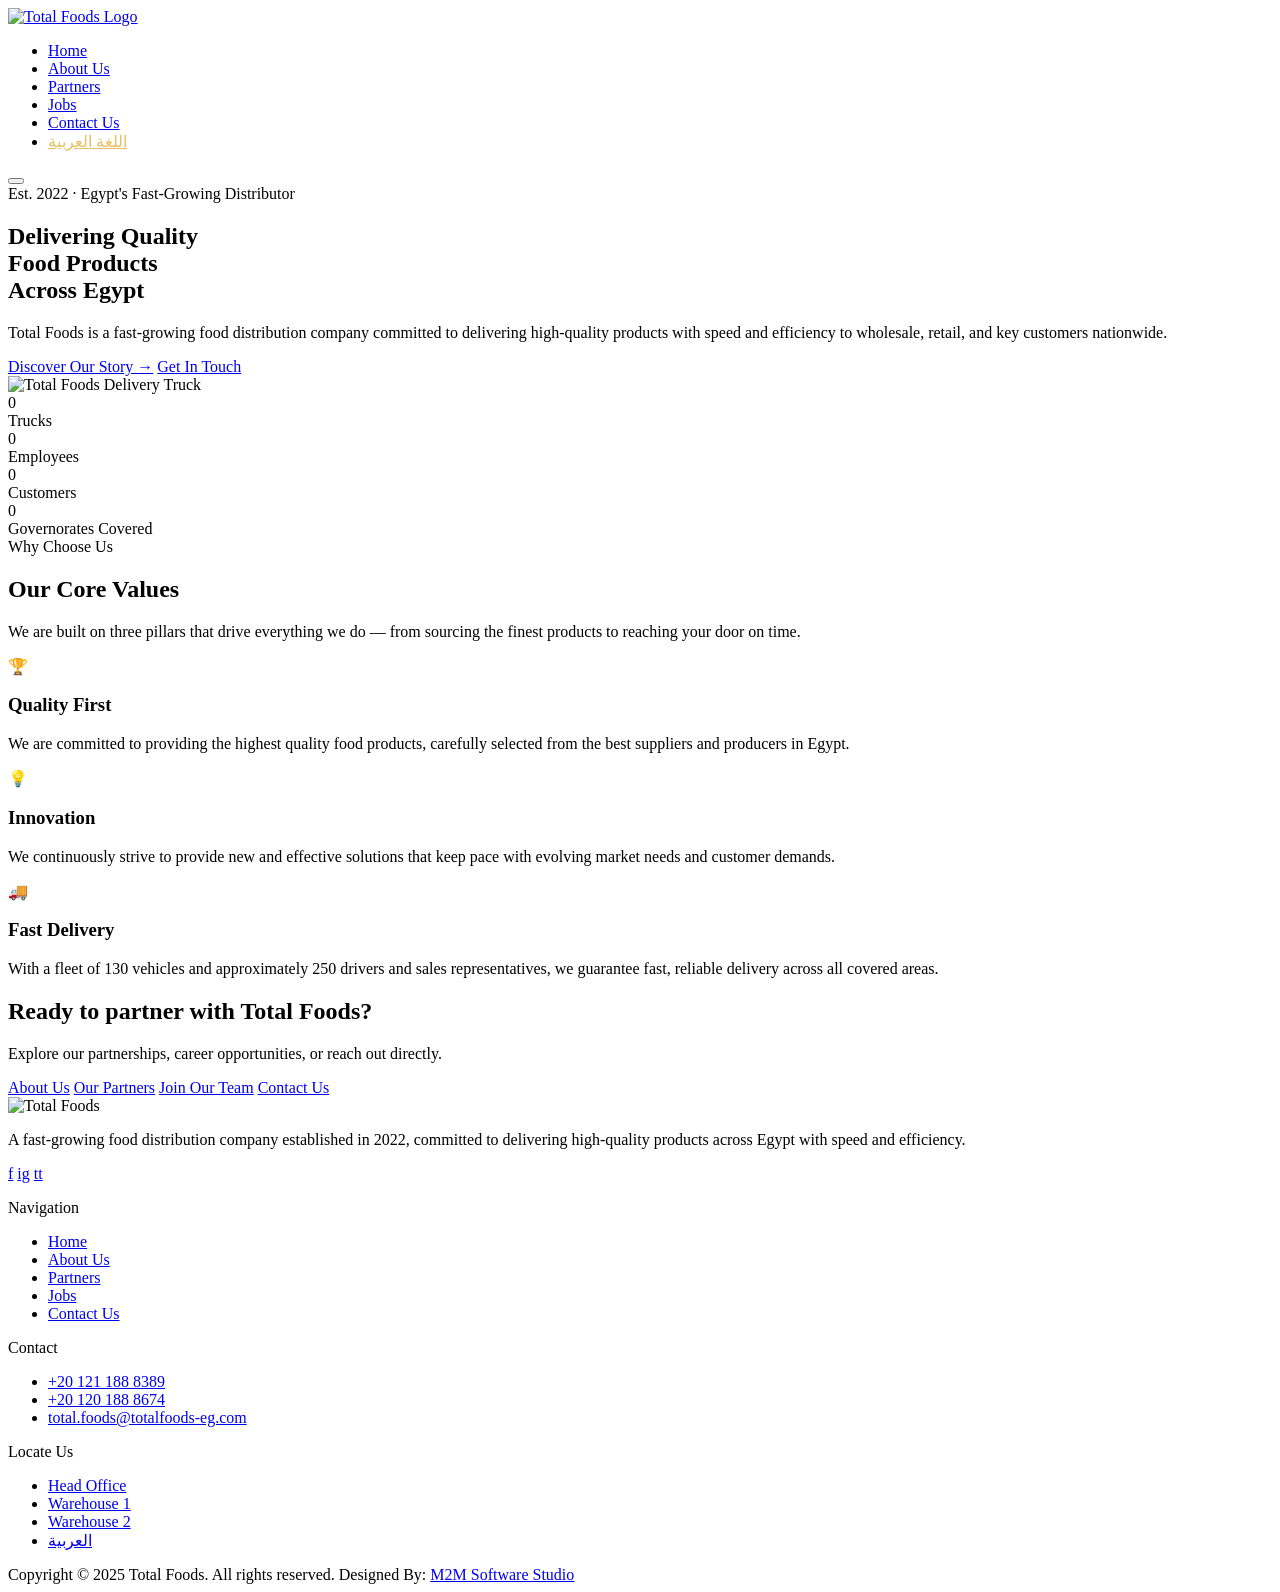
==== index.html @ 3aa1bc02 "Add files via upload" ====
<!DOCTYPE html>
<html lang="en">
<head>
  <meta charset="UTF-8" />
  <meta name="viewport" content="width=device-width, initial-scale=1.0" />
  <title>Total For Food Supplies</title>
  <link rel="stylesheet" href="css/styles.css" />
  <link rel="icon" type="image/png" href="https://totalfoods-eg.com/wp-content/uploads/2025/02/cropped-newlogo-1-270x270.png" />
</head>
<body>

  <!-- NAVBAR -->
  <nav class="navbar" id="navbar">
    <div class="nav-inner">
      <a href="index.html" class="nav-logo">
        <img class="nav-logo-img" src="https://totalfoods-eg.com/wp-content/uploads/2025/02/1748531073867.png" alt="Total Foods Logo" />
      </a>
      <ul class="nav-links" id="navLinks">
        <li><a href="index.html" class="nav-link active">Home</a></li>
        <li><a href="about.html" class="nav-link">About Us</a></li>
        <li><a href="partners.html" class="nav-link">Partners</a></li>
        <li><a href="jobs.html" class="nav-link">Jobs</a></li>
        <li><a href="contact.html" class="nav-link nav-cta">Contact Us</a></li>
        <li><a href="arabic-home.html" class="nav-link" style="color:#e8c060;">اللغة العربية</a></li>
      </ul>
      <button class="nav-toggle" id="navToggle" aria-label="Toggle menu">
        <span></span><span></span><span></span>
      </button>
    </div>
  </nav>

  <!-- HERO -->
  <section class="hero">
    <div class="hero-bg-pattern"></div>
    <div class="hero-content">
      <div class="hero-text">
        <div class="hero-badge">Est. 2022 · Egypt's Fast-Growing Distributor</div>
        <h1 class="hero-title">
          Delivering <span>Quality</span><br/>Food Products<br/>Across Egypt
        </h1>
        <p class="hero-desc">
          Total Foods is a fast-growing food distribution company committed to delivering high-quality products with speed and efficiency to wholesale, retail, and key customers nationwide.
        </p>
        <div class="hero-actions">
          <a href="about.html" class="btn-primary">Discover Our Story →</a>
          <a href="contact.html" class="btn-outline">Get In Touch</a>
        </div>
      </div>
      <div class="hero-image-wrap">
        <img class="hero-truck-img"
          src="https://totalfoods-eg.com/wp-content/uploads/2025/07/1753524746373.png"
          alt="Total Foods Delivery Truck" />
      </div>
    </div>
  </section>

  <!-- STATS -->
  <div class="stats-bar">
    <div class="stats-inner">
      <div class="stat-item reveal delay-1">
        <div class="stat-number">
          <span class="counter" data-target="130" data-suffix="+">0</span>
        </div>
        <div class="stat-label">Trucks</div>
      </div>
      <div class="stat-item reveal delay-2">
        <div class="stat-number">
          <span class="counter" data-target="300" data-suffix="+">0</span>
        </div>
        <div class="stat-label">Employees</div>
      </div>
      <div class="stat-item reveal delay-3">
        <div class="stat-number">
          <span class="counter" data-target="15000" data-suffix="+">0</span>
        </div>
        <div class="stat-label">Customers</div>
      </div>
      <div class="stat-item reveal delay-4">
        <div class="stat-number">
          <span class="counter" data-target="3" data-suffix="">0</span>
        </div>
        <div class="stat-label">Governorates Covered</div>
      </div>
    </div>
  </div>

  <!-- VALUES -->
  <section class="values-section">
    <div class="section-inner">
      <div class="text-center reveal">
        <span class="section-label">Why Choose Us</span>
        <h2 class="section-title">Our Core Values</h2>
        <p class="section-desc">We are built on three pillars that drive everything we do — from sourcing the finest products to reaching your door on time.</p>
      </div>
      <div class="values-grid">
        <div class="value-card reveal delay-1">
          <div class="value-icon">🏆</div>
          <h3 class="value-title">Quality First</h3>
          <p class="value-desc">We are committed to providing the highest quality food products, carefully selected from the best suppliers and producers in Egypt.</p>
        </div>
        <div class="value-card reveal delay-2">
          <div class="value-icon">💡</div>
          <h3 class="value-title">Innovation</h3>
          <p class="value-desc">We continuously strive to provide new and effective solutions that keep pace with evolving market needs and customer demands.</p>
        </div>
        <div class="value-card reveal delay-3">
          <div class="value-icon">🚚</div>
          <h3 class="value-title">Fast Delivery</h3>
          <p class="value-desc">With a fleet of 130 vehicles and approximately 250 drivers and sales representatives, we guarantee fast, reliable delivery across all covered areas.</p>
        </div>
      </div>
    </div>
  </section>

  <!-- CTA STRIP -->
  <section class="cta-strip">
    <div class="cta-inner">
      <div class="cta-text reveal-left">
        <h2>Ready to partner with Total Foods?</h2>
        <p>Explore our partnerships, career opportunities, or reach out directly.</p>
      </div>
      <div class="cta-links reveal-right">
        <a href="about.html" class="btn-white">About Us</a>
        <a href="partners.html" class="btn-white">Our Partners</a>
        <a href="jobs.html" class="btn-gold">Join Our Team</a>
        <a href="contact.html" class="btn-gold">Contact Us</a>
      </div>
    </div>
  </section>

  <!-- FOOTER -->
  <footer>
    <div class="footer-grid">
      <div class="footer-brand">
        <img src="https://totalfoods-eg.com/wp-content/uploads/2025/02/1748531073867.png" alt="Total Foods" />
        <p>A fast-growing food distribution company established in 2022, committed to delivering high-quality products across Egypt with speed and efficiency.</p>
        <div class="footer-socials">
          <a href="https://www.facebook.com/share/15TE9nyWqy/" class="social-btn" target="_blank" rel="noopener">f</a>
          <a href="https://www.instagram.com/total__foods" class="social-btn" target="_blank" rel="noopener">ig</a>
          <a href="https://www.tiktok.com/@total.foods" class="social-btn" target="_blank" rel="noopener">tt</a>
        </div>
      </div>
      <div>
        <p class="footer-heading">Navigation</p>
        <ul class="footer-links">
          <li><a href="index.html">Home</a></li>
          <li><a href="about.html">About Us</a></li>
          <li><a href="partners.html">Partners</a></li>
          <li><a href="jobs.html">Jobs</a></li>
          <li><a href="contact.html">Contact Us</a></li>
        </ul>
      </div>
      <div>
        <p class="footer-heading">Contact</p>
        <ul class="footer-links">
          <li><a href="tel:+201211888389">+20 121 188 8389</a></li>
          <li><a href="tel:+201201888674">+20 120 188 8674</a></li>
          <li><a href="mailto:total.foods@totalfoods-eg.com">total.foods@totalfoods-eg.com</a></li>
        </ul>
      </div>
      <div>
        <p class="footer-heading">Locate Us</p>
        <ul class="footer-links">
          <li><a href="contact.html">Head Office</a></li>
          <li><a href="contact.html">Warehouse 1</a></li>
          <li><a href="contact.html">Warehouse 2</a></li>
          <li><a href="arabic-home.html">العربية</a></li>
        </ul>
      </div>
    </div>
    <div class="footer-bottom">
      <span>Copyright © 2025 Total Foods. All rights reserved.</span>
      <span>Designed By: <a href="http://www.m2m4solutions.com" target="_blank" rel="noopener">M2M Software Studio</a></span>
    </div>
  </footer>

  <script src="js/main.js"></script>
</body>
</html>
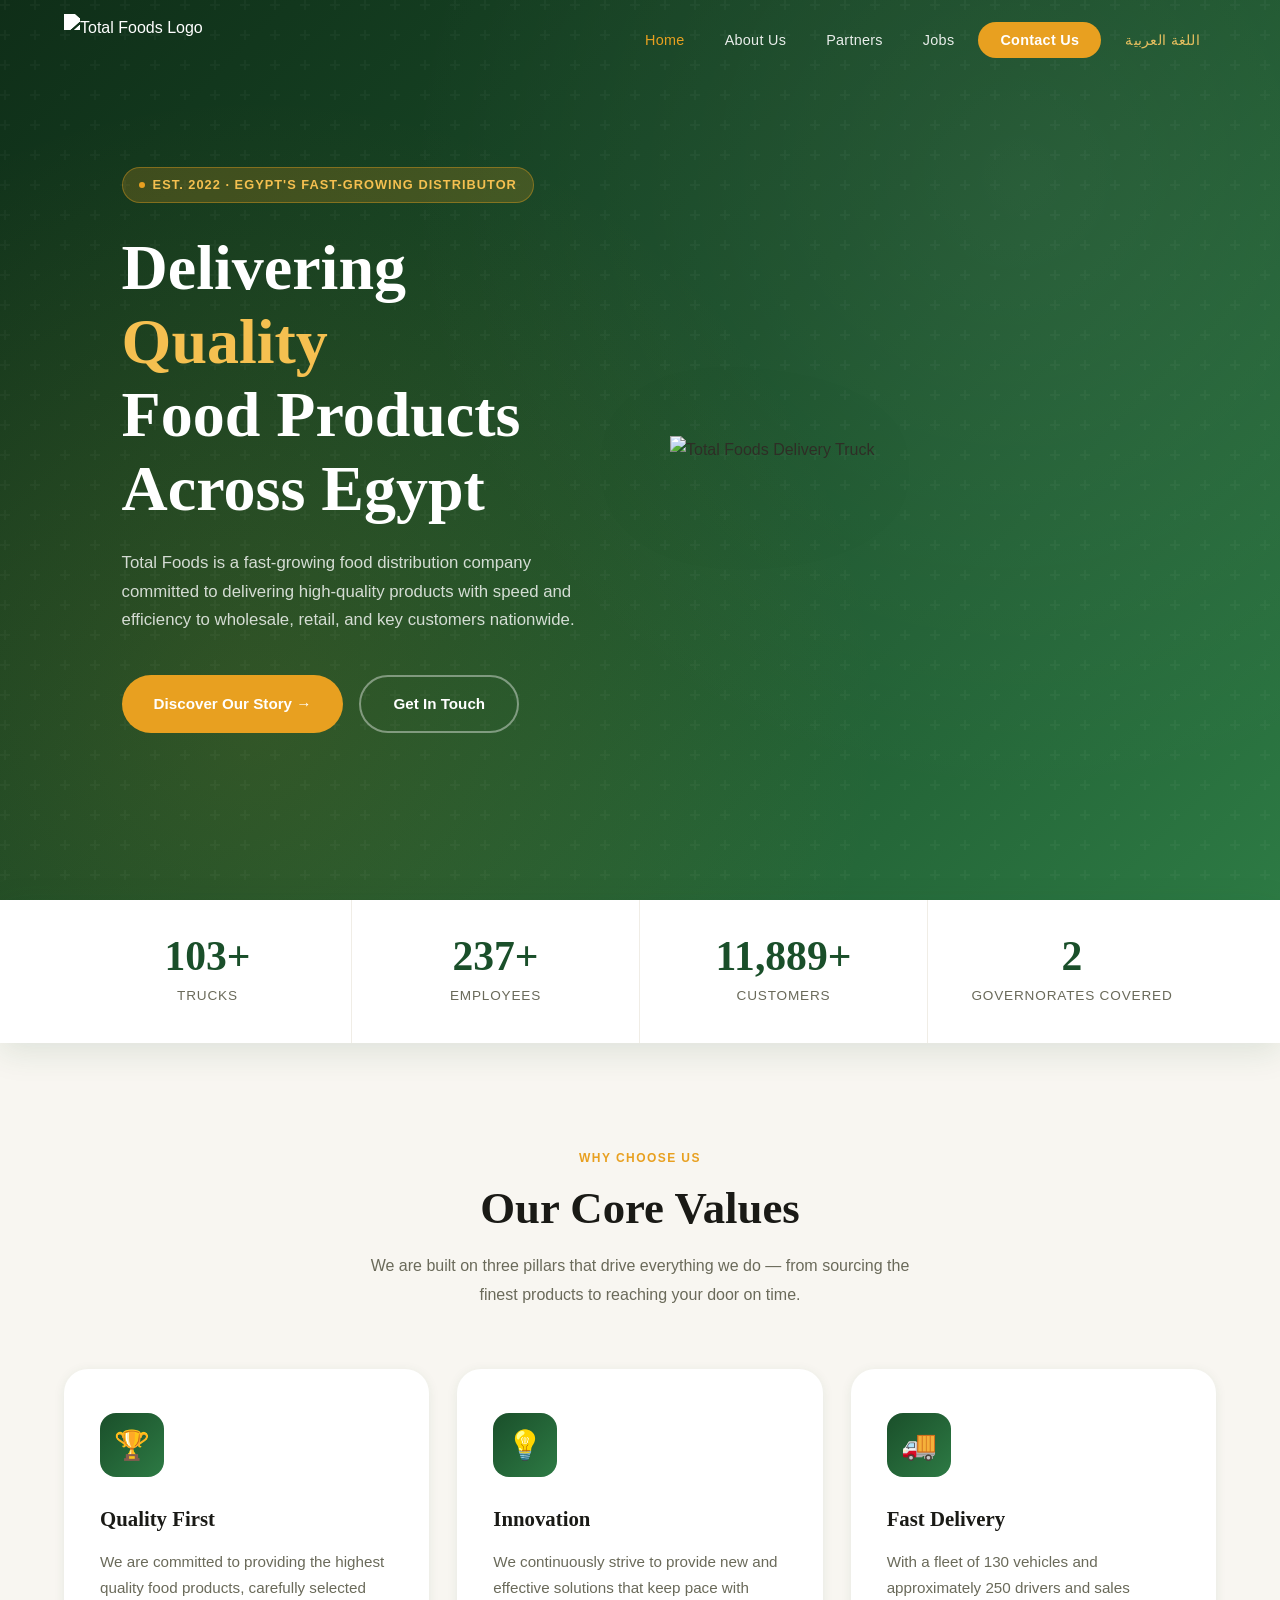
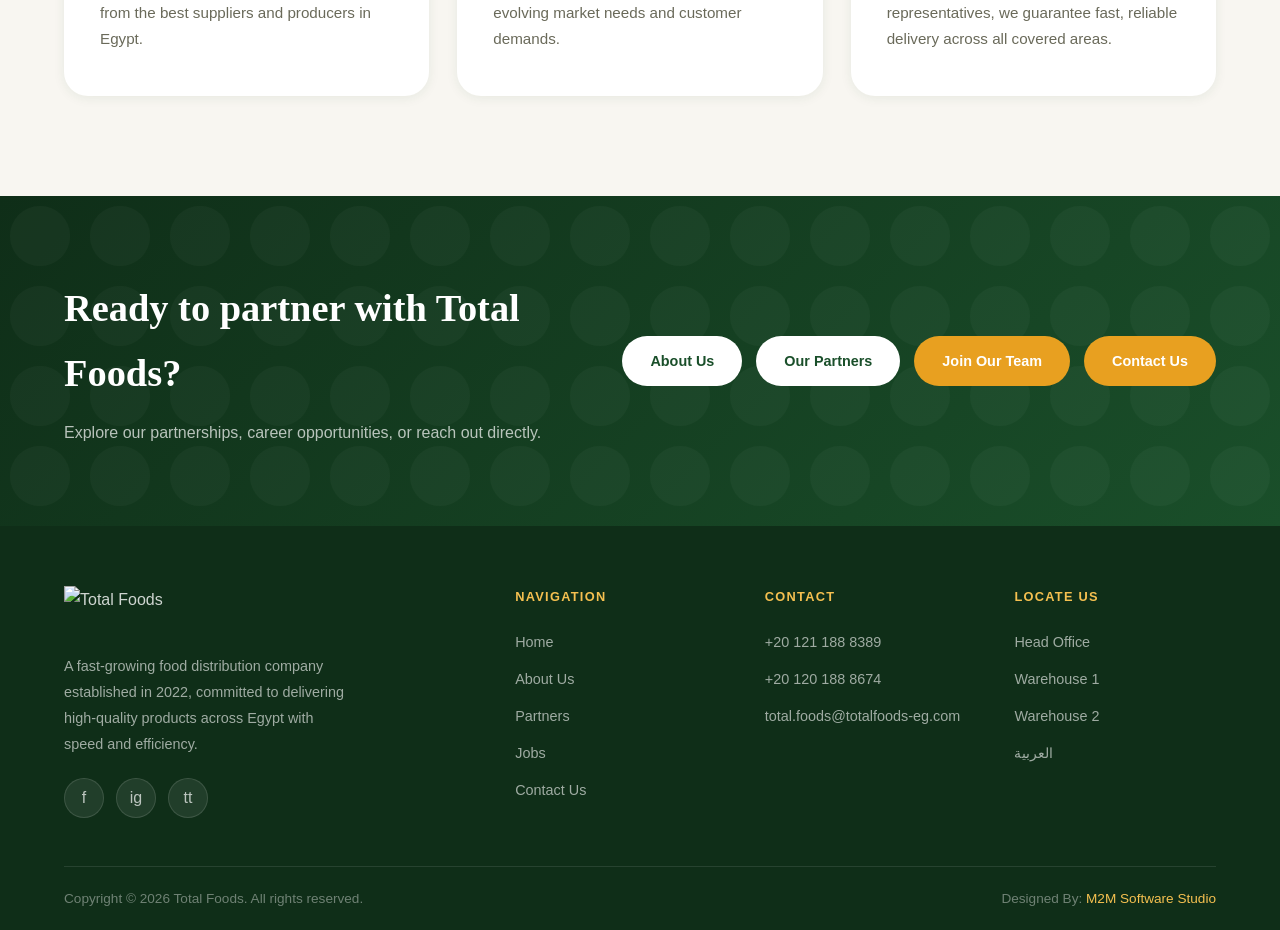
==== commit 5953b9f8: "Update index.html" ====
--- a/index.html
+++ b/index.html
@@ -4,7 +4,7 @@
   <meta charset="UTF-8" />
   <meta name="viewport" content="width=device-width, initial-scale=1.0" />
   <title>Total For Food Supplies</title>
-  <link rel="stylesheet" href="css/styles.css" />
+  <link rel="stylesheet" href="styles.css" />
   <link rel="icon" type="image/png" href="https://totalfoods-eg.com/wp-content/uploads/2025/02/cropped-newlogo-1-270x270.png" />
 </head>
 <body>
@@ -169,11 +169,11 @@
       </div>
     </div>
     <div class="footer-bottom">
-      <span>Copyright © 2025 Total Foods. All rights reserved.</span>
+      <span>Copyright © 2026 Total Foods. All rights reserved.</span>
       <span>Designed By: <a href="http://www.m2m4solutions.com" target="_blank" rel="noopener">M2M Software Studio</a></span>
     </div>
   </footer>
 
-  <script src="js/main.js"></script>
+  <script src="main.js"></script>
 </body>
 </html>
--- a/styles.css
+++ b/styles.css
@@ -0,0 +1,1208 @@
+/* ============================================
+   TOTAL FOODS - Improved CSS Design System
+   ============================================ */
+
+@import url('https://fonts.googleapis.com/css2?family=Playfair+Display:wght@400;600;700&family=Outfit:wght@300;400;500;600;700&family=Tajawal:wght@300;400;500;700&display=swap');
+
+/* ---- Variables ---- */
+:root {
+  --primary: #1a4f2a;
+  --primary-light: #2d7a44;
+  --primary-dark: #0f2e18;
+  --accent: #e8a020;
+  --accent-light: #f5c050;
+  --white: #ffffff;
+  --off-white: #f8f6f1;
+  --light-gray: #f0ede6;
+  --mid-gray: #9a9a8a;
+  --dark: #1a1a16;
+  --text: #2e2e26;
+  --text-light: #6a6a5a;
+
+  --font-display: 'Playfair Display', Georgia, serif;
+  --font-body: 'Outfit', sans-serif;
+  --font-arabic: 'Tajawal', sans-serif;
+
+  --shadow-sm: 0 2px 12px rgba(26,79,42,0.08);
+  --shadow-md: 0 8px 32px rgba(26,79,42,0.12);
+  --shadow-lg: 0 20px 60px rgba(26,79,42,0.18);
+
+  --radius: 12px;
+  --radius-lg: 24px;
+  --radius-xl: 40px;
+
+  --transition: all 0.35s cubic-bezier(0.4, 0, 0.2, 1);
+  --nav-height: 80px;
+}
+
+/* ---- Reset & Base ---- */
+*, *::before, *::after { box-sizing: border-box; margin: 0; padding: 0; }
+
+html { scroll-behavior: smooth; }
+
+body {
+  font-family: var(--font-body);
+  color: var(--text);
+  background: var(--white);
+  line-height: 1.7;
+  overflow-x: hidden;
+}
+
+body.rtl {
+  font-family: var(--font-arabic);
+  direction: rtl;
+  text-align: right;
+}
+
+img { max-width: 100%; height: auto; display: block; }
+
+a { text-decoration: none; color: inherit; }
+
+ul { list-style: none; }
+
+/* ---- Scrollbar ---- */
+::-webkit-scrollbar { width: 6px; }
+::-webkit-scrollbar-track { background: var(--light-gray); }
+::-webkit-scrollbar-thumb { background: var(--primary-light); border-radius: 4px; }
+
+/* ============================================
+   NAVBAR
+   ============================================ */
+
+.navbar {
+  position: fixed;
+  top: 0; left: 0; right: 0;
+  z-index: 1000;
+  height: var(--nav-height);
+  display: flex;
+  align-items: center;
+  padding: 0 5%;
+  transition: var(--transition);
+  background: transparent;
+}
+
+.navbar.scrolled {
+  background: rgba(255,255,255,0.97);
+  box-shadow: var(--shadow-sm);
+  backdrop-filter: blur(12px);
+}
+
+.navbar.scrolled .nav-logo-img { filter: none; }
+.navbar.scrolled .nav-link { color: var(--text); }
+.navbar.scrolled .nav-cta { background: var(--primary); color: var(--white); }
+
+.nav-inner {
+  display: flex;
+  align-items: center;
+  justify-content: space-between;
+  width: 100%;
+  max-width: 1280px;
+  margin: 0 auto;
+}
+
+.nav-logo {
+  display: flex;
+  align-items: center;
+  gap: 12px;
+}
+
+.nav-logo-img {
+  height: 52px;
+  width: auto;
+  filter: brightness(0) invert(1);
+  transition: var(--transition);
+}
+
+.navbar.scrolled .nav-logo-img { filter: none; }
+
+.nav-links {
+  display: flex;
+  align-items: center;
+  gap: 8px;
+}
+
+.nav-link {
+  font-size: 0.9rem;
+  font-weight: 500;
+  color: rgba(255,255,255,0.9);
+  padding: 8px 16px;
+  border-radius: 8px;
+  transition: var(--transition);
+  letter-spacing: 0.02em;
+}
+
+.nav-link:hover {
+  color: var(--accent);
+  background: rgba(255,255,255,0.1);
+}
+
+.nav-link.active {
+  color: var(--accent);
+}
+
+.nav-cta {
+  background: var(--accent);
+  color: var(--white) !important;
+  font-weight: 600;
+  padding: 10px 22px;
+  border-radius: 50px;
+  transition: var(--transition);
+}
+
+.nav-cta:hover {
+  background: var(--accent-light);
+  transform: translateY(-1px);
+  box-shadow: 0 4px 16px rgba(232,160,32,0.4);
+}
+
+/* Mobile Hamburger */
+.nav-toggle {
+  display: none;
+  flex-direction: column;
+  gap: 5px;
+  cursor: pointer;
+  padding: 8px;
+  background: none;
+  border: none;
+}
+
+.nav-toggle span {
+  display: block;
+  width: 24px;
+  height: 2px;
+  background: var(--white);
+  border-radius: 2px;
+  transition: var(--transition);
+}
+
+.navbar.scrolled .nav-toggle span { background: var(--text); }
+
+/* ============================================
+   HERO SECTION
+   ============================================ */
+
+.hero {
+  min-height: 100vh;
+  position: relative;
+  display: flex;
+  align-items: center;
+  overflow: hidden;
+  background: linear-gradient(135deg, var(--primary-dark) 0%, var(--primary) 50%, var(--primary-light) 100%);
+}
+
+.hero-bg-pattern {
+  position: absolute;
+  inset: 0;
+  background-image: 
+    radial-gradient(circle at 20% 80%, rgba(232,160,32,0.12) 0%, transparent 50%),
+    radial-gradient(circle at 80% 20%, rgba(255,255,255,0.06) 0%, transparent 50%),
+    url("data:image/svg+xml,%3Csvg width='60' height='60' viewBox='0 0 60 60' xmlns='http://www.w3.org/2000/svg'%3E%3Cg fill='none' fill-rule='evenodd'%3E%3Cg fill='%23ffffff' fill-opacity='0.03'%3E%3Cpath d='M36 34v-4h-2v4h-4v2h4v4h2v-4h4v-2h-4zm0-30V0h-2v4h-4v2h4v4h2V6h4V4h-4zM6 34v-4H4v4H0v2h4v4h2v-4h4v-2H6zM6 4V0H4v4H0v2h4v4h2V6h4V4H6z'/%3E%3C/g%3E%3C/g%3E%3C/svg%3E");
+}
+
+.hero-content {
+  position: relative;
+  z-index: 2;
+  max-width: 1280px;
+  margin: 0 auto;
+  padding: 0 5%;
+  display: grid;
+  grid-template-columns: 1fr 1fr;
+  align-items: center;
+  gap: 60px;
+  width: 100%;
+}
+
+.hero-text { color: var(--white); }
+
+.hero-badge {
+  display: inline-flex;
+  align-items: center;
+  gap: 8px;
+  background: rgba(232,160,32,0.2);
+  border: 1px solid rgba(232,160,32,0.4);
+  color: var(--accent-light);
+  font-size: 0.8rem;
+  font-weight: 600;
+  padding: 6px 16px;
+  border-radius: 50px;
+  letter-spacing: 0.08em;
+  text-transform: uppercase;
+  margin-bottom: 28px;
+  animation: fadeInUp 0.6s ease both;
+}
+
+.hero-badge::before {
+  content: '';
+  width: 6px; height: 6px;
+  background: var(--accent);
+  border-radius: 50%;
+  animation: pulse 2s infinite;
+}
+
+.hero-title {
+  font-family: var(--font-display);
+  font-size: clamp(2.4rem, 5vw, 4rem);
+  font-weight: 700;
+  line-height: 1.15;
+  margin-bottom: 24px;
+  animation: fadeInUp 0.6s 0.1s ease both;
+}
+
+.hero-title span { color: var(--accent-light); }
+
+.hero-desc {
+  font-size: 1.05rem;
+  color: rgba(255,255,255,0.8);
+  max-width: 500px;
+  margin-bottom: 40px;
+  font-weight: 300;
+  animation: fadeInUp 0.6s 0.2s ease both;
+}
+
+.hero-actions {
+  display: flex;
+  gap: 16px;
+  flex-wrap: wrap;
+  animation: fadeInUp 0.6s 0.3s ease both;
+}
+
+.btn-primary {
+  display: inline-flex;
+  align-items: center;
+  gap: 8px;
+  background: var(--accent);
+  color: var(--white);
+  font-weight: 600;
+  font-size: 0.95rem;
+  padding: 14px 32px;
+  border-radius: 50px;
+  transition: var(--transition);
+  border: none;
+  cursor: pointer;
+}
+
+.btn-primary:hover {
+  background: var(--accent-light);
+  transform: translateY(-2px);
+  box-shadow: 0 8px 24px rgba(232,160,32,0.4);
+}
+
+.btn-outline {
+  display: inline-flex;
+  align-items: center;
+  gap: 8px;
+  background: transparent;
+  color: var(--white);
+  font-weight: 600;
+  font-size: 0.95rem;
+  padding: 14px 32px;
+  border-radius: 50px;
+  border: 2px solid rgba(255,255,255,0.4);
+  transition: var(--transition);
+  cursor: pointer;
+}
+
+.btn-outline:hover {
+  background: rgba(255,255,255,0.1);
+  border-color: rgba(255,255,255,0.8);
+  transform: translateY(-2px);
+}
+
+.hero-image-wrap {
+  position: relative;
+  animation: fadeInRight 0.8s 0.2s ease both;
+}
+
+.hero-truck-img {
+  width: 100%;
+  max-width: 580px;
+  filter: drop-shadow(0 20px 60px rgba(0,0,0,0.3));
+  animation: floatY 4s ease-in-out infinite;
+}
+
+/* ============================================
+   STATS BAR
+   ============================================ */
+
+.stats-bar {
+  background: var(--white);
+  box-shadow: var(--shadow-md);
+  position: relative;
+  z-index: 10;
+}
+
+.stats-inner {
+  max-width: 1280px;
+  margin: 0 auto;
+  padding: 0 5%;
+  display: grid;
+  grid-template-columns: repeat(4, 1fr);
+}
+
+.stat-item {
+  padding: 36px 24px;
+  text-align: center;
+  border-right: 1px solid var(--light-gray);
+  position: relative;
+  transition: var(--transition);
+}
+
+.stat-item:last-child { border-right: none; }
+
+.stat-item:hover { background: var(--off-white); }
+
+.stat-number {
+  font-family: var(--font-display);
+  font-size: 2.6rem;
+  font-weight: 700;
+  color: var(--primary);
+  line-height: 1;
+  margin-bottom: 6px;
+}
+
+.stat-suffix {
+  font-size: 1.4rem;
+  color: var(--accent);
+}
+
+.stat-label {
+  font-size: 0.85rem;
+  color: var(--text-light);
+  font-weight: 500;
+  text-transform: uppercase;
+  letter-spacing: 0.06em;
+}
+
+/* ============================================
+   SECTIONS GENERAL
+   ============================================ */
+
+section { padding: 100px 5%; }
+
+.section-inner {
+  max-width: 1280px;
+  margin: 0 auto;
+}
+
+.section-label {
+  display: inline-block;
+  font-size: 0.75rem;
+  font-weight: 700;
+  text-transform: uppercase;
+  letter-spacing: 0.12em;
+  color: var(--accent);
+  margin-bottom: 14px;
+}
+
+.section-title {
+  font-family: var(--font-display);
+  font-size: clamp(1.8rem, 3.5vw, 2.8rem);
+  font-weight: 700;
+  color: var(--dark);
+  line-height: 1.2;
+  margin-bottom: 16px;
+}
+
+.section-desc {
+  font-size: 1rem;
+  color: var(--text-light);
+  max-width: 560px;
+  line-height: 1.8;
+}
+
+.text-center { text-align: center; }
+.text-center .section-desc { margin: 0 auto; }
+
+/* ============================================
+   VALUES SECTION
+   ============================================ */
+
+.values-section { background: var(--off-white); }
+
+.values-grid {
+  display: grid;
+  grid-template-columns: repeat(3, 1fr);
+  gap: 28px;
+  margin-top: 60px;
+}
+
+.value-card {
+  background: var(--white);
+  border-radius: var(--radius-lg);
+  padding: 44px 36px;
+  box-shadow: var(--shadow-sm);
+  transition: var(--transition);
+  position: relative;
+  overflow: hidden;
+}
+
+.value-card::before {
+  content: '';
+  position: absolute;
+  top: 0; left: 0; right: 0;
+  height: 4px;
+  background: linear-gradient(90deg, var(--primary), var(--accent));
+  transform: scaleX(0);
+  transform-origin: left;
+  transition: var(--transition);
+}
+
+.value-card:hover {
+  transform: translateY(-8px);
+  box-shadow: var(--shadow-lg);
+}
+
+.value-card:hover::before { transform: scaleX(1); }
+
+.value-icon {
+  width: 64px; height: 64px;
+  background: linear-gradient(135deg, var(--primary), var(--primary-light));
+  border-radius: 16px;
+  display: flex;
+  align-items: center;
+  justify-content: center;
+  margin-bottom: 24px;
+  font-size: 1.8rem;
+}
+
+.value-title {
+  font-family: var(--font-display);
+  font-size: 1.3rem;
+  font-weight: 600;
+  color: var(--dark);
+  margin-bottom: 12px;
+}
+
+.value-desc {
+  font-size: 0.95rem;
+  color: var(--text-light);
+  line-height: 1.7;
+}
+
+/* ============================================
+   ABOUT STRIP / CTA SECTION
+   ============================================ */
+
+.cta-strip {
+  background: linear-gradient(135deg, var(--primary-dark) 0%, var(--primary) 100%);
+  padding: 80px 5%;
+  position: relative;
+  overflow: hidden;
+}
+
+.cta-strip::before {
+  content: '';
+  position: absolute;
+  inset: 0;
+  background: url("data:image/svg+xml,%3Csvg width='80' height='80' viewBox='0 0 80 80' xmlns='http://www.w3.org/2000/svg'%3E%3Cg fill='%23ffffff' fill-opacity='0.03'%3E%3Ccircle cx='40' cy='40' r='30'/%3E%3C/g%3E%3C/svg%3E");
+}
+
+.cta-inner {
+  max-width: 1280px;
+  margin: 0 auto;
+  display: flex;
+  align-items: center;
+  justify-content: space-between;
+  gap: 40px;
+  position: relative;
+  z-index: 2;
+}
+
+.cta-text h2 {
+  font-family: var(--font-display);
+  font-size: clamp(1.6rem, 3vw, 2.4rem);
+  color: var(--white);
+  font-weight: 700;
+  margin-bottom: 12px;
+}
+
+.cta-text p {
+  color: rgba(255,255,255,0.7);
+  font-size: 1rem;
+}
+
+.cta-links {
+  display: flex;
+  gap: 14px;
+  flex-wrap: wrap;
+  flex-shrink: 0;
+}
+
+.btn-white {
+  display: inline-flex;
+  align-items: center;
+  gap: 8px;
+  background: var(--white);
+  color: var(--primary);
+  font-weight: 600;
+  font-size: 0.9rem;
+  padding: 13px 28px;
+  border-radius: 50px;
+  transition: var(--transition);
+}
+
+.btn-white:hover {
+  background: var(--off-white);
+  transform: translateY(-2px);
+  box-shadow: 0 6px 20px rgba(0,0,0,0.2);
+}
+
+.btn-gold {
+  display: inline-flex;
+  align-items: center;
+  gap: 8px;
+  background: var(--accent);
+  color: var(--white);
+  font-weight: 600;
+  font-size: 0.9rem;
+  padding: 13px 28px;
+  border-radius: 50px;
+  transition: var(--transition);
+}
+
+.btn-gold:hover {
+  background: var(--accent-light);
+  transform: translateY(-2px);
+  box-shadow: 0 6px 20px rgba(232,160,32,0.4);
+}
+
+/* ============================================
+   FOOTER
+   ============================================ */
+
+footer {
+  background: var(--primary-dark);
+  color: rgba(255,255,255,0.8);
+  padding: 60px 5% 0;
+}
+
+.footer-grid {
+  max-width: 1280px;
+  margin: 0 auto;
+  display: grid;
+  grid-template-columns: 2fr 1fr 1fr 1fr;
+  gap: 48px;
+  padding-bottom: 48px;
+  border-bottom: 1px solid rgba(255,255,255,0.1);
+}
+
+.footer-brand img { height: 48px; margin-bottom: 20px; }
+
+.footer-brand p {
+  font-size: 0.9rem;
+  line-height: 1.8;
+  color: rgba(255,255,255,0.6);
+  max-width: 280px;
+}
+
+.footer-heading {
+  font-weight: 600;
+  font-size: 0.8rem;
+  letter-spacing: 0.1em;
+  text-transform: uppercase;
+  color: var(--accent-light);
+  margin-bottom: 20px;
+}
+
+.footer-links li { margin-bottom: 10px; }
+
+.footer-links a {
+  font-size: 0.9rem;
+  color: rgba(255,255,255,0.6);
+  transition: var(--transition);
+}
+
+.footer-links a:hover { color: var(--white); padding-left: 4px; }
+
+.footer-socials {
+  display: flex;
+  gap: 12px;
+  margin-top: 20px;
+}
+
+.social-btn {
+  width: 40px; height: 40px;
+  border-radius: 50%;
+  background: rgba(255,255,255,0.08);
+  border: 1px solid rgba(255,255,255,0.12);
+  display: flex;
+  align-items: center;
+  justify-content: center;
+  font-size: 1rem;
+  transition: var(--transition);
+  color: rgba(255,255,255,0.7);
+}
+
+.social-btn:hover {
+  background: var(--accent);
+  border-color: var(--accent);
+  color: var(--white);
+  transform: translateY(-2px);
+}
+
+.footer-bottom {
+  max-width: 1280px;
+  margin: 0 auto;
+  padding: 20px 0;
+  display: flex;
+  align-items: center;
+  justify-content: space-between;
+  font-size: 0.85rem;
+  color: rgba(255,255,255,0.4);
+}
+
+.footer-bottom a { color: var(--accent-light); transition: var(--transition); }
+.footer-bottom a:hover { color: var(--accent); }
+
+/* ============================================
+   PAGE HEADER (inner pages)
+   ============================================ */
+
+.page-header {
+  padding: 160px 5% 80px;
+  background: linear-gradient(135deg, var(--primary-dark), var(--primary));
+  position: relative;
+  overflow: hidden;
+  text-align: center;
+}
+
+.page-header::after {
+  content: '';
+  position: absolute;
+  bottom: -1px; left: 0; right: 0;
+  height: 60px;
+  background: var(--white);
+  clip-path: ellipse(60% 100% at 50% 100%);
+}
+
+.page-header-bg {
+  position: absolute;
+  inset: 0;
+  background: radial-gradient(circle at 30% 50%, rgba(232,160,32,0.15), transparent 60%);
+}
+
+.page-header h1 {
+  font-family: var(--font-display);
+  font-size: clamp(2rem, 4vw, 3.2rem);
+  color: var(--white);
+  font-weight: 700;
+  position: relative;
+  z-index: 2;
+}
+
+.page-header p {
+  color: rgba(255,255,255,0.7);
+  font-size: 1.05rem;
+  margin-top: 12px;
+  position: relative;
+  z-index: 2;
+}
+
+.breadcrumb {
+  display: flex;
+  align-items: center;
+  justify-content: center;
+  gap: 8px;
+  margin-bottom: 20px;
+  position: relative;
+  z-index: 2;
+}
+
+.breadcrumb a { color: var(--accent-light); font-size: 0.85rem; }
+.breadcrumb span { color: rgba(255,255,255,0.4); font-size: 0.85rem; }
+
+/* ============================================
+   ABOUT PAGE
+   ============================================ */
+
+.about-intro {
+  display: grid;
+  grid-template-columns: 1fr 1fr;
+  gap: 80px;
+  align-items: center;
+}
+
+.about-intro-text .section-desc { max-width: 100%; margin-bottom: 20px; }
+
+.about-intro-img {
+  border-radius: var(--radius-xl);
+  overflow: hidden;
+  box-shadow: var(--shadow-lg);
+  position: relative;
+}
+
+.about-intro-img img { width: 100%; height: 400px; object-fit: cover; }
+
+.about-tag {
+  position: absolute;
+  bottom: 24px; left: 24px;
+  background: var(--accent);
+  color: var(--white);
+  font-size: 0.85rem;
+  font-weight: 600;
+  padding: 10px 20px;
+  border-radius: 50px;
+}
+
+.about-grid {
+  display: grid;
+  grid-template-columns: repeat(3, 1fr);
+  gap: 24px;
+  margin-top: 60px;
+}
+
+.about-card {
+  background: var(--white);
+  border: 1px solid var(--light-gray);
+  border-radius: var(--radius-lg);
+  padding: 36px 28px;
+  transition: var(--transition);
+}
+
+.about-card:hover {
+  border-color: var(--primary-light);
+  box-shadow: var(--shadow-md);
+  transform: translateY(-4px);
+}
+
+.about-card-icon {
+  font-size: 2.2rem;
+  margin-bottom: 16px;
+}
+
+.about-card h3 {
+  font-family: var(--font-display);
+  font-size: 1.15rem;
+  color: var(--dark);
+  margin-bottom: 8px;
+}
+
+.about-card p { font-size: 0.9rem; color: var(--text-light); }
+
+/* Partners list */
+.partners-list { margin-top: 48px; }
+
+.partner-item {
+  display: flex;
+  align-items: flex-start;
+  gap: 16px;
+  padding: 24px 0;
+  border-bottom: 1px solid var(--light-gray);
+}
+
+.partner-item:last-child { border-bottom: none; }
+
+.partner-dot {
+  width: 10px; height: 10px;
+  background: var(--accent);
+  border-radius: 50%;
+  margin-top: 7px;
+  flex-shrink: 0;
+}
+
+.partner-item h4 {
+  font-weight: 600;
+  color: var(--primary);
+  margin-bottom: 4px;
+}
+
+.partner-item p { font-size: 0.9rem; color: var(--text-light); }
+
+/* Financial stats */
+.finance-grid {
+  display: grid;
+  grid-template-columns: repeat(3, 1fr);
+  gap: 24px;
+  margin-top: 40px;
+}
+
+.finance-card {
+  background: linear-gradient(135deg, var(--primary), var(--primary-light));
+  border-radius: var(--radius-lg);
+  padding: 36px 28px;
+  color: var(--white);
+  text-align: center;
+}
+
+.finance-year {
+  font-size: 0.8rem;
+  font-weight: 600;
+  letter-spacing: 0.1em;
+  text-transform: uppercase;
+  color: var(--accent-light);
+  margin-bottom: 8px;
+}
+
+.finance-amount {
+  font-family: var(--font-display);
+  font-size: 2rem;
+  font-weight: 700;
+  color: var(--white);
+}
+
+.finance-label { font-size: 0.85rem; color: rgba(255,255,255,0.7); margin-top: 4px; }
+
+/* ============================================
+   PARTNERS PAGE
+   ============================================ */
+
+.partners-grid {
+  display: grid;
+  grid-template-columns: repeat(3, 1fr);
+  gap: 28px;
+  margin-top: 60px;
+}
+
+.partner-card {
+  background: var(--white);
+  border: 1px solid var(--light-gray);
+  border-radius: var(--radius-lg);
+  overflow: hidden;
+  transition: var(--transition);
+  position: relative;
+}
+
+.partner-card:hover {
+  transform: translateY(-6px);
+  box-shadow: var(--shadow-lg);
+  border-color: transparent;
+}
+
+.partner-card-img {
+  height: 200px;
+  overflow: hidden;
+  background: var(--off-white);
+}
+
+.partner-card-img img {
+  width: 100%;
+  height: 100%;
+  object-fit: cover;
+  transition: transform 0.5s ease;
+}
+
+.partner-card:hover .partner-card-img img { transform: scale(1.06); }
+
+.partner-card-body {
+  padding: 24px;
+}
+
+.partner-card-body h3 {
+  font-family: var(--font-display);
+  font-size: 1.15rem;
+  color: var(--dark);
+  font-weight: 600;
+}
+
+.partners-bottom-note {
+  text-align: center;
+  margin-top: 60px;
+  padding: 40px;
+  background: var(--off-white);
+  border-radius: var(--radius-xl);
+}
+
+.partners-bottom-note p {
+  font-size: 1.05rem;
+  color: var(--text-light);
+  font-style: italic;
+  max-width: 600px;
+  margin: 0 auto;
+}
+
+/* ============================================
+   CONTACT PAGE
+   ============================================ */
+
+.contact-grid {
+  display: grid;
+  grid-template-columns: 1fr 1fr;
+  gap: 60px;
+  margin-top: 60px;
+}
+
+.contact-info { display: flex; flex-direction: column; gap: 28px; }
+
+.contact-block {
+  background: var(--white);
+  border: 1px solid var(--light-gray);
+  border-radius: var(--radius-lg);
+  padding: 28px;
+  display: flex;
+  gap: 16px;
+  align-items: flex-start;
+  transition: var(--transition);
+}
+
+.contact-block:hover {
+  border-color: var(--primary-light);
+  box-shadow: var(--shadow-sm);
+}
+
+.contact-block-icon {
+  width: 48px; height: 48px;
+  background: linear-gradient(135deg, var(--primary), var(--primary-light));
+  border-radius: 12px;
+  display: flex;
+  align-items: center;
+  justify-content: center;
+  font-size: 1.2rem;
+  flex-shrink: 0;
+}
+
+.contact-block h4 {
+  font-weight: 600;
+  color: var(--dark);
+  margin-bottom: 6px;
+  font-size: 0.95rem;
+}
+
+.contact-block p, .contact-block a {
+  font-size: 0.9rem;
+  color: var(--text-light);
+  line-height: 1.7;
+  display: block;
+}
+
+.contact-block a:hover { color: var(--primary); }
+
+.social-grid {
+  display: flex;
+  gap: 12px;
+  margin-top: 4px;
+}
+
+.social-link {
+  display: inline-flex;
+  align-items: center;
+  gap: 6px;
+  background: var(--off-white);
+  border: 1px solid var(--light-gray);
+  color: var(--text);
+  font-size: 0.85rem;
+  font-weight: 500;
+  padding: 8px 16px;
+  border-radius: 50px;
+  transition: var(--transition);
+}
+
+.social-link:hover {
+  background: var(--primary);
+  color: var(--white);
+  border-color: var(--primary);
+}
+
+.map-wrap {
+  border-radius: var(--radius-xl);
+  overflow: hidden;
+  box-shadow: var(--shadow-md);
+  height: 100%;
+  min-height: 400px;
+}
+
+.map-wrap iframe {
+  width: 100%;
+  height: 100%;
+  border: none;
+  min-height: 400px;
+}
+
+/* Warehouse locations */
+.warehouses {
+  margin-top: 60px;
+}
+
+.warehouses-grid {
+  display: grid;
+  grid-template-columns: repeat(3, 1fr);
+  gap: 24px;
+  margin-top: 32px;
+}
+
+.warehouse-card {
+  background: var(--off-white);
+  border-radius: var(--radius-lg);
+  padding: 28px;
+}
+
+.warehouse-card .wh-num {
+  font-family: var(--font-display);
+  font-size: 2rem;
+  font-weight: 700;
+  color: var(--primary);
+  margin-bottom: 8px;
+}
+
+.warehouse-card p {
+  font-size: 0.9rem;
+  color: var(--text-light);
+  line-height: 1.6;
+}
+
+/* ============================================
+   JOBS PAGE
+   ============================================ */
+
+.jobs-intro {
+  text-align: center;
+  max-width: 620px;
+  margin: 0 auto 50px;
+}
+
+.jobs-form-wrap {
+  background: var(--white);
+  border: 1px solid var(--light-gray);
+  border-radius: var(--radius-xl);
+  overflow: hidden;
+  box-shadow: var(--shadow-md);
+}
+
+.jobs-form-wrap iframe {
+  width: 100%;
+  height: 900px;
+  border: none;
+}
+
+/* ============================================
+   ANIMATIONS
+   ============================================ */
+
+@keyframes fadeInUp {
+  from { opacity: 0; transform: translateY(30px); }
+  to { opacity: 1; transform: translateY(0); }
+}
+
+@keyframes fadeInRight {
+  from { opacity: 0; transform: translateX(40px); }
+  to { opacity: 1; transform: translateX(0); }
+}
+
+@keyframes fadeInLeft {
+  from { opacity: 0; transform: translateX(-40px); }
+  to { opacity: 1; transform: translateX(0); }
+}
+
+@keyframes fadeIn {
+  from { opacity: 0; }
+  to { opacity: 1; }
+}
+
+@keyframes floatY {
+  0%, 100% { transform: translateY(0px); }
+  50% { transform: translateY(-18px); }
+}
+
+@keyframes pulse {
+  0%, 100% { opacity: 1; transform: scale(1); }
+  50% { opacity: 0.6; transform: scale(1.4); }
+}
+
+@keyframes countUp {
+  from { opacity: 0; transform: translateY(10px); }
+  to { opacity: 1; transform: translateY(0); }
+}
+
+/* Scroll reveal */
+.reveal {
+  opacity: 0;
+  transform: translateY(40px);
+  transition: opacity 0.7s ease, transform 0.7s ease;
+}
+
+.reveal.visible {
+  opacity: 1;
+  transform: translateY(0);
+}
+
+.reveal-left {
+  opacity: 0;
+  transform: translateX(-40px);
+  transition: opacity 0.7s ease, transform 0.7s ease;
+}
+
+.reveal-left.visible {
+  opacity: 1;
+  transform: translateX(0);
+}
+
+.reveal-right {
+  opacity: 0;
+  transform: translateX(40px);
+  transition: opacity 0.7s ease, transform 0.7s ease;
+}
+
+.reveal-right.visible {
+  opacity: 1;
+  transform: translateX(0);
+}
+
+.delay-1 { transition-delay: 0.1s; }
+.delay-2 { transition-delay: 0.2s; }
+.delay-3 { transition-delay: 0.3s; }
+.delay-4 { transition-delay: 0.4s; }
+
+/* ============================================
+   RTL OVERRIDES
+   ============================================ */
+
+.rtl .hero-title, .rtl .hero-desc { text-align: right; }
+.rtl .footer-links a:hover { padding-left: 0; padding-right: 4px; }
+.rtl .nav-links { flex-direction: row-reverse; }
+.rtl .breadcrumb { flex-direction: row-reverse; }
+.rtl .value-card::before { transform-origin: right; }
+.rtl .partner-item { flex-direction: row; }
+.rtl .contact-grid { direction: rtl; }
+
+/* ============================================
+   RESPONSIVE
+   ============================================ */
+
+@media (max-width: 1024px) {
+  .hero-content { grid-template-columns: 1fr; text-align: center; }
+  .hero-truck-img { max-width: 380px; margin: 0 auto; }
+  .hero-desc { margin: 0 auto 40px; }
+  .stats-inner { grid-template-columns: repeat(2, 1fr); }
+  .values-grid { grid-template-columns: 1fr 1fr; }
+  .footer-grid { grid-template-columns: 1fr 1fr; }
+  .about-intro { grid-template-columns: 1fr; }
+  .contact-grid { grid-template-columns: 1fr; }
+  .finance-grid { grid-template-columns: 1fr 1fr; }
+  .partners-grid { grid-template-columns: 1fr 1fr; }
+}
+
+@media (max-width: 768px) {
+  :root { --nav-height: 68px; }
+  section { padding: 70px 5%; }
+
+  .nav-links {
+    display: none;
+    position: fixed;
+    top: var(--nav-height);
+    left: 0; right: 0;
+    background: rgba(255,255,255,0.98);
+    backdrop-filter: blur(12px);
+    flex-direction: column;
+    padding: 24px;
+    gap: 4px;
+    box-shadow: var(--shadow-md);
+  }
+
+  .nav-links.open { display: flex; }
+  .nav-links .nav-link { color: var(--text); }
+  .nav-toggle { display: flex; }
+
+  .stats-inner { grid-template-columns: repeat(2, 1fr); }
+  .stat-item { border-right: none; border-bottom: 1px solid var(--light-gray); }
+  .values-grid { grid-template-columns: 1fr; }
+  .cta-inner { flex-direction: column; text-align: center; }
+  .footer-grid { grid-template-columns: 1fr; gap: 32px; }
+  .about-grid { grid-template-columns: 1fr; }
+  .finance-grid { grid-template-columns: 1fr; }
+  .warehouses-grid { grid-template-columns: 1fr; }
+  .partners-grid { grid-template-columns: 1fr; }
+}
+
+@media (max-width: 480px) {
+  .stats-inner { grid-template-columns: 1fr 1fr; }
+  .hero-actions { justify-content: center; }
+}
